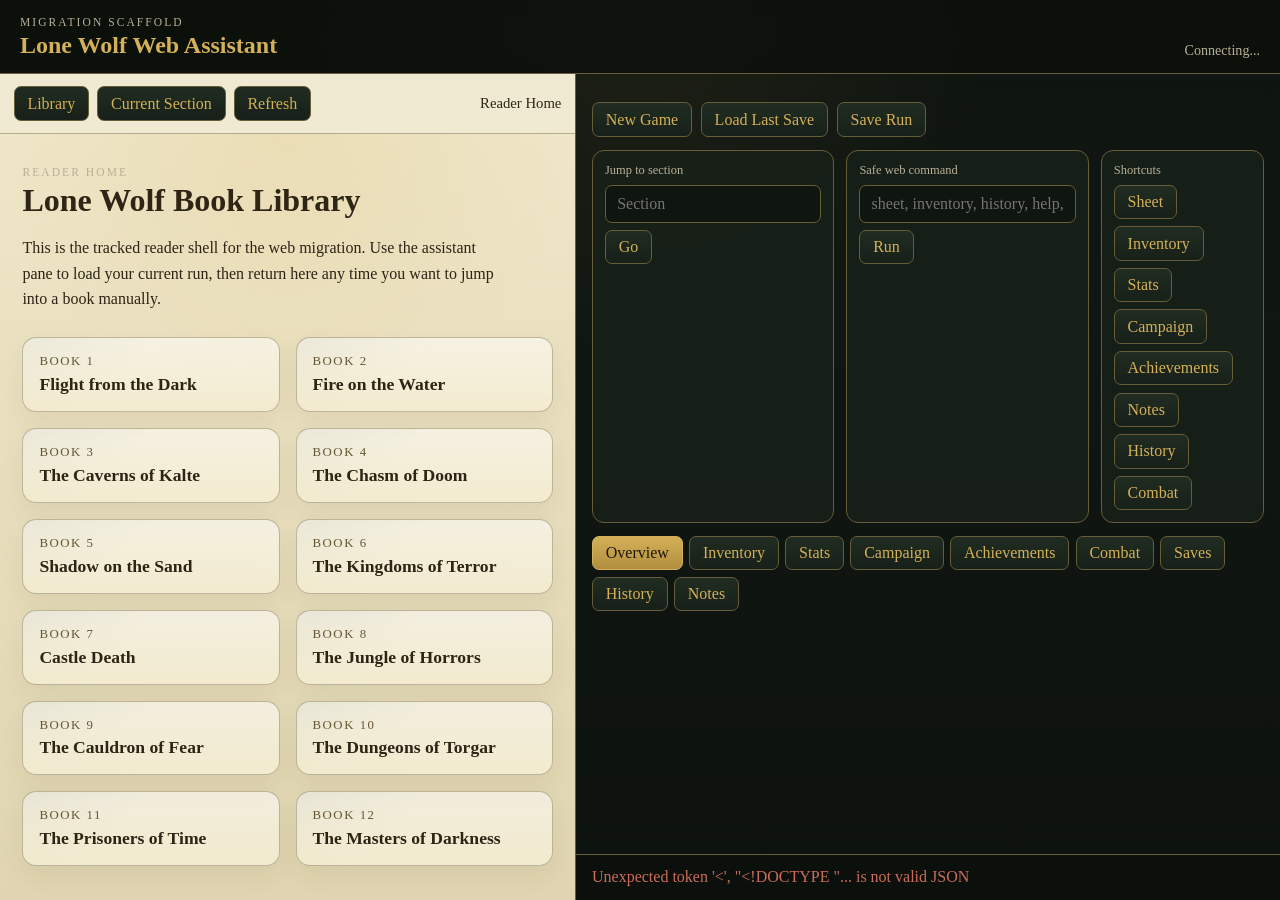
==== web/frontend/index.html @ 13accb80 "Add web stats campaign and achievement tabs" ====
<!DOCTYPE html>
<html lang="en">
<head>
  <meta charset="UTF-8">
  <meta name="viewport" content="width=device-width, initial-scale=1.0">
  <title>Lone Wolf Web Scaffold</title>
  <link rel="stylesheet" href="/web/frontend/styles.css">
</head>
<body>
  <div class="shell">
    <header class="topbar">
      <div>
        <p class="eyebrow">Migration Scaffold</p>
        <h1>Lone Wolf Web Assistant</h1>
      </div>
      <div class="topbar-meta">
        <span id="status-line">Connecting...</span>
      </div>
    </header>

    <main class="workspace">
      <section class="reader-pane">
        <div class="reader-toolbar">
          <button type="button" data-action="open-library">Library</button>
          <button type="button" data-action="follow-current">Current Section</button>
          <button type="button" data-action="reload-state">Refresh</button>
          <span class="reader-title" id="reader-title">Reader</span>
        </div>
        <iframe id="reader-frame" title="Lone Wolf Book Reader" src="/web/frontend/library.html"></iframe>
      </section>

      <section class="app-pane">
        <div class="summary-grid" id="summary-grid"></div>

        <section class="action-strip">
          <button type="button" id="new-game-btn">New Game</button>
          <button type="button" id="load-last-save-btn">Load Last Save</button>
          <button type="button" id="save-game-btn">Save Run</button>
        </section>

        <section class="flow-host hidden" id="flow-host"></section>

        <section class="command-strip">
          <div class="command-group">
            <label for="section-input">Jump to section</label>
            <div class="command-row">
              <input id="section-input" type="number" min="1" placeholder="Section">
              <button type="button" id="jump-section-btn">Go</button>
            </div>
          </div>

          <div class="command-group">
            <label for="command-input">Safe web command</label>
            <div class="command-row">
              <input id="command-input" type="text" placeholder="sheet, inventory, history, help, set 12">
              <button type="button" id="run-command-btn">Run</button>
            </div>
          </div>

          <div class="command-group shortcut-group">
            <label>Shortcuts</label>
            <div class="shortcut-row">
              <button type="button" data-screen="sheet">Sheet</button>
              <button type="button" data-screen="inventory">Inventory</button>
              <button type="button" data-screen="stats">Stats</button>
              <button type="button" data-screen="campaign">Campaign</button>
              <button type="button" data-screen="achievements">Achievements</button>
              <button type="button" data-screen="notes">Notes</button>
              <button type="button" data-screen="history">History</button>
              <button type="button" data-screen="combat">Combat</button>
            </div>
          </div>
        </section>

        <nav class="tabbar" id="tabbar">
          <button type="button" class="active" data-tab="overview">Overview</button>
          <button type="button" data-tab="inventory">Inventory</button>
          <button type="button" data-tab="stats">Stats</button>
          <button type="button" data-tab="campaign">Campaign</button>
          <button type="button" data-tab="achievements">Achievements</button>
          <button type="button" data-tab="combat">Combat</button>
          <button type="button" data-tab="saves">Saves</button>
          <button type="button" data-tab="history">History</button>
          <button type="button" data-tab="notes">Notes</button>
        </nav>

        <section class="view" id="view"></section>

        <footer class="message-bar" id="message-bar">
          The web migration now covers setup, saves, inventory, combat, stats, campaign review, and achievements while the remaining prompt-heavy surfaces continue moving across.
        </footer>
      </section>
    </main>
  </div>

  <script src="/web/frontend/app.js"></script>
</body>
</html>
---- web/frontend/styles.css ----
:root {
  --bg: #101611;
  --panel: #172019;
  --panel-2: #1d2a1e;
  --ink: #f1ead4;
  --muted: #b9b098;
  --line: #675d39;
  --gold: #d4b058;
  --gold-soft: #8d7640;
  --paper: #e8dfc0;
  --paper-ink: #2d2415;
  --accent: #314a34;
  --danger: #cc6b5a;
  --success: #85bf76;
}

*,
*::before,
*::after {
  box-sizing: border-box;
}

html,
body {
  margin: 0;
  min-height: 100%;
  background:
    radial-gradient(circle at top, rgba(212, 176, 88, 0.08), transparent 32%),
    linear-gradient(180deg, #0f1410, #101611 35%, #0d120e);
  color: var(--ink);
  font-family: Georgia, "Times New Roman", serif;
}

button,
input,
select {
  font: inherit;
}

button {
  border: 1px solid var(--line);
  background: linear-gradient(180deg, #202c21, #172019);
  color: var(--gold);
  border-radius: 7px;
  padding: 0.45rem 0.8rem;
  cursor: pointer;
}

button:hover {
  border-color: var(--gold);
  background: linear-gradient(180deg, #243326, #1b261c);
}

button:disabled {
  cursor: not-allowed;
  opacity: 0.55;
  border-color: rgba(103, 93, 57, 0.45);
  background: linear-gradient(180deg, #171d18, #111612);
  color: var(--muted);
}

input,
select {
  min-height: 38px;
  border: 1px solid var(--line);
  border-radius: 7px;
  background: #0f150f;
  color: var(--ink);
  padding: 0.45rem 0.7rem;
}

input[type="checkbox"],
input[type="radio"] {
  min-height: auto;
  width: 1rem;
  height: 1rem;
  padding: 0;
  border: 0;
  border-radius: 0;
  background: transparent;
  accent-color: var(--gold);
}

.shell {
  min-height: 100vh;
  display: flex;
  flex-direction: column;
}

.topbar {
  display: flex;
  justify-content: space-between;
  gap: 1rem;
  align-items: end;
  padding: 1rem 1.25rem 0.9rem;
  border-bottom: 1px solid var(--line);
  background: rgba(12, 17, 12, 0.82);
  backdrop-filter: blur(8px);
}

.eyebrow {
  margin: 0 0 0.25rem;
  text-transform: uppercase;
  letter-spacing: 0.18em;
  font-size: 0.72rem;
  color: var(--muted);
}

h1 {
  margin: 0;
  font-size: 1.5rem;
  color: var(--gold);
}

.topbar-meta {
  color: var(--muted);
  font-size: 0.88rem;
}

.workspace {
  flex: 1;
  display: grid;
  grid-template-columns: minmax(360px, 0.9fr) minmax(500px, 1.1fr);
  min-height: 0;
}

.reader-pane {
  display: flex;
  flex-direction: column;
  min-width: 0;
  border-right: 1px solid var(--line);
  background: linear-gradient(180deg, #ddd4b5, #e8dfc0);
}

.reader-toolbar {
  display: flex;
  align-items: center;
  gap: 0.5rem;
  padding: 0.75rem 0.85rem;
  border-bottom: 1px solid rgba(103, 93, 57, 0.45);
  background: rgba(247, 240, 218, 0.78);
}

.reader-title {
  margin-left: auto;
  color: var(--paper-ink);
  font-size: 0.92rem;
}

#reader-frame {
  flex: 1;
  width: 100%;
  border: 0;
  background: #fffbe9;
}

.app-pane {
  min-width: 0;
  display: flex;
  flex-direction: column;
  background: transparent;
}

.summary-grid {
  display: grid;
  grid-template-columns: repeat(5, minmax(0, 1fr));
  gap: 0.7rem;
  padding: 1rem 1rem 0.75rem;
}

.action-strip,
.flow-host {
  padding: 0 1rem 0.8rem;
}

.action-strip {
  display: flex;
  gap: 0.55rem;
  flex-wrap: wrap;
}

.hidden {
  display: none;
}

.summary-card,
.panel,
.history-row,
.save-row,
.note-row {
  background: rgba(23, 32, 25, 0.88);
  border: 1px solid var(--line);
  border-radius: 12px;
}

.summary-card {
  padding: 0.75rem;
}

.summary-card span {
  display: block;
  color: var(--muted);
  font-size: 0.75rem;
  text-transform: uppercase;
  letter-spacing: 0.08em;
}

.summary-card strong {
  display: block;
  margin-top: 0.22rem;
  font-size: 1rem;
  color: var(--ink);
}

.command-strip {
  display: grid;
  grid-template-columns: 1fr 1fr 1.2fr;
  gap: 0.75rem;
  padding: 0 1rem 0.8rem;
}

.command-group {
  background: rgba(23, 32, 25, 0.88);
  border: 1px solid var(--line);
  border-radius: 12px;
  padding: 0.75rem;
}

.command-group label {
  display: block;
  font-size: 0.78rem;
  color: var(--muted);
  margin-bottom: 0.45rem;
}

.command-row,
.shortcut-row {
  display: flex;
  gap: 0.45rem;
  flex-wrap: wrap;
}

.command-row input {
  flex: 1;
}

.tabbar {
  display: flex;
  gap: 0.4rem;
  flex-wrap: wrap;
  padding: 0 1rem 0.85rem;
}

.tabbar button.active {
  background: linear-gradient(180deg, #d4b058, #b18e3f);
  color: #1f1809;
  border-color: #d4b058;
}

.view {
  flex: 1;
  min-height: 0;
  overflow: auto;
  padding: 0 1rem 1rem;
}

.panel {
  padding: 0.95rem;
  margin-bottom: 0.85rem;
}

.panel h2 {
  margin: 0 0 0.75rem;
  color: var(--gold);
  font-size: 1.1rem;
}

.flow-panel {
  margin-bottom: 0;
}

.flow-header {
  display: flex;
  justify-content: space-between;
  gap: 0.75rem;
  align-items: start;
}

.flow-header h2 {
  margin-bottom: 0.25rem;
}

.flow-step {
  color: var(--muted);
  font-size: 0.82rem;
  text-transform: uppercase;
  letter-spacing: 0.08em;
}

.flow-description {
  margin: 0 0 0.85rem;
  color: var(--ink);
}

.flow-summary {
  display: flex;
  gap: 0.45rem;
  flex-wrap: wrap;
  margin-bottom: 0.85rem;
}

.subtle-pill {
  background: rgba(255, 255, 255, 0.02);
  color: var(--muted);
  font-size: 0.82rem;
}

.flow-form {
  display: grid;
  gap: 0.8rem;
}

.flow-copy p {
  margin: 0;
}

.flow-context {
  margin: 0.75rem 0 0;
  padding: 0.75rem 0.85rem;
  border: 1px solid rgba(103, 93, 57, 0.45);
  border-radius: 10px;
  background: rgba(11, 15, 11, 0.78);
  color: var(--paper);
  white-space: pre-wrap;
  font-family: "Cascadia Code", Consolas, monospace;
  font-size: 0.84rem;
  line-height: 1.45;
}

.flow-choice-grid {
  display: flex;
  flex-wrap: wrap;
  gap: 0.45rem;
  margin-top: 0.75rem;
}

.flow-choice-button {
  text-align: left;
  max-width: 100%;
}

.flow-grid {
  display: grid;
  grid-template-columns: repeat(2, minmax(0, 1fr));
  gap: 0.75rem;
}

.flow-field {
  display: grid;
  gap: 0.35rem;
}

.flow-field span {
  color: var(--muted);
  font-size: 0.78rem;
}

.flow-options {
  display: grid;
  gap: 0.55rem;
}

.compact-options {
  grid-template-columns: repeat(2, minmax(0, 1fr));
}

.flow-option,
.flow-checkbox {
  display: grid;
  grid-template-columns: auto 1fr;
  gap: 0.65rem;
  align-items: start;
  border: 1px solid rgba(103, 93, 57, 0.45);
  border-radius: 10px;
  background: rgba(255, 255, 255, 0.02);
  padding: 0.7rem 0.75rem;
}

.flow-option input,
.flow-checkbox input {
  margin-top: 0.15rem;
}

.flow-option span,
.flow-checkbox span {
  display: grid;
  gap: 0.18rem;
}

.flow-option strong {
  color: var(--ink);
}

.flow-option small {
  color: var(--muted);
  line-height: 1.45;
}

.flow-actions {
  display: flex;
  gap: 0.55rem;
  flex-wrap: wrap;
}

.combat-actions {
  margin-top: 0.2rem;
}

.completion-actions {
  margin-top: 0.95rem;
}

.completion-note {
  margin: 0.8rem 0 0;
}

.button-secondary {
  color: var(--ink);
  background: linear-gradient(180deg, #1e241f, #141a15);
}

.kv-grid {
  display: grid;
  grid-template-columns: repeat(2, minmax(0, 1fr));
  gap: 0.7rem;
}

.kv {
  padding: 0.55rem 0.6rem;
  border: 1px solid rgba(103, 93, 57, 0.45);
  border-radius: 10px;
  background: rgba(255, 255, 255, 0.02);
}

.kv span {
  display: block;
  font-size: 0.72rem;
  color: var(--muted);
  text-transform: uppercase;
  letter-spacing: 0.08em;
}

.kv strong {
  display: block;
  margin-top: 0.18rem;
  font-size: 0.98rem;
  color: var(--ink);
}

.inventory-grid {
  display: grid;
  grid-template-columns: repeat(2, minmax(0, 1fr));
  gap: 0.75rem;
}

.inventory-actions-grid {
  display: grid;
  grid-template-columns: repeat(3, minmax(0, 1fr));
  gap: 0.75rem;
}

.inventory-list {
  display: grid;
  gap: 0.4rem;
}

.discipline-groups {
  display: grid;
  gap: 0.8rem;
}

.discipline-group {
  padding: 0.8rem;
  border: 1px solid rgba(103, 93, 57, 0.45);
  border-radius: 12px;
  background: rgba(255, 255, 255, 0.02);
}

.discipline-group h3 {
  margin: 0 0 0.65rem;
  font-size: 0.8rem;
  letter-spacing: 0.12em;
  text-transform: uppercase;
  color: var(--gold-soft);
}

.discipline-group-kai h3 {
  color: #b9dba2;
}

.discipline-group-magnakai h3 {
  color: #9ccde3;
}

.discipline-grid {
  display: grid;
  grid-template-columns: repeat(3, minmax(0, 1fr));
  gap: 0.45rem;
}

.discipline-chip {
  display: block;
  padding: 0.42rem 0.55rem;
  border: 1px solid rgba(103, 93, 57, 0.55);
  border-radius: 999px;
  background: rgba(255, 255, 255, 0.03);
  color: var(--ink);
  font-size: 0.88rem;
  line-height: 1.2;
  text-align: center;
}

.panel-grid {
  display: grid;
  grid-template-columns: repeat(2, minmax(0, 1fr));
  gap: 0.75rem;
}

.panel-grid > .panel {
  margin-bottom: 0;
}

.metric-grid {
  display: grid;
  grid-template-columns: repeat(3, minmax(0, 1fr));
  gap: 0.7rem;
}

.detail-list {
  display: grid;
  gap: 0.55rem;
  margin-top: 0.85rem;
}

.compact-detail-list {
  margin-top: 0.65rem;
}

.detail-row {
  display: flex;
  justify-content: space-between;
  gap: 0.8rem;
  align-items: start;
  padding: 0.55rem 0.65rem;
  border: 1px solid rgba(103, 93, 57, 0.45);
  border-radius: 10px;
  background: rgba(255, 255, 255, 0.02);
}

.detail-row span {
  color: var(--muted);
  font-size: 0.82rem;
}

.detail-row strong {
  color: var(--ink);
  text-align: right;
}

.feature-quote {
  margin: 0;
  padding: 0.8rem 0.9rem;
  border-left: 3px solid var(--gold-soft);
  border-radius: 0 10px 10px 0;
  background: rgba(255, 255, 255, 0.02);
  color: var(--paper);
  line-height: 1.65;
}

.subheading {
  margin: 0.95rem 0 0.55rem;
  font-size: 0.84rem;
  text-transform: uppercase;
  letter-spacing: 0.1em;
  color: var(--muted);
}

.chip-cloud {
  display: flex;
  gap: 0.45rem;
  flex-wrap: wrap;
}

.chip-cloud .pill {
  gap: 0.35rem;
}

.chip-cloud .pill strong {
  color: var(--gold);
  font-size: 0.84rem;
}

.book-track-grid,
.achievement-grid,
.book-total-grid {
  display: grid;
  gap: 0.75rem;
}

.book-track-grid {
  grid-template-columns: repeat(2, minmax(0, 1fr));
}

.book-track-card,
.achievement-card,
.book-total-chip {
  padding: 0.8rem;
  border: 1px solid rgba(103, 93, 57, 0.45);
  border-radius: 12px;
  background: rgba(255, 255, 255, 0.02);
}

.book-track-card strong,
.achievement-card strong,
.book-total-chip strong {
  color: var(--ink);
}

.book-total-grid {
  grid-template-columns: repeat(3, minmax(0, 1fr));
}

.book-total-chip {
  display: grid;
  gap: 0.28rem;
}

.book-total-chip span,
.book-total-chip em {
  color: var(--muted);
  font-style: normal;
}

.book-total-chip-current {
  border-color: rgba(212, 176, 88, 0.75);
  background: rgba(212, 176, 88, 0.08);
}

.achievement-grid {
  grid-template-columns: repeat(2, minmax(0, 1fr));
}

.achievement-card {
  display: grid;
  gap: 0.55rem;
}

.achievement-card-header {
  display: flex;
  justify-content: space-between;
  gap: 0.75rem;
  align-items: start;
}

.achievement-card p {
  margin: 0;
  color: var(--paper);
  line-height: 1.55;
}

.achievement-card-unlocked {
  border-color: rgba(133, 191, 118, 0.65);
  background: rgba(133, 191, 118, 0.08);
}

.achievement-card-muted {
  opacity: 0.8;
}

.status-pill {
  display: inline-flex;
  align-items: center;
  border-radius: 999px;
  padding: 0.22rem 0.55rem;
  font-size: 0.74rem;
  text-transform: uppercase;
  letter-spacing: 0.08em;
  border: 1px solid rgba(103, 93, 57, 0.55);
}

.status-pill-success {
  color: #d4f2cb;
  border-color: rgba(133, 191, 118, 0.75);
  background: rgba(133, 191, 118, 0.14);
}

.status-pill-warning {
  color: var(--gold);
  border-color: rgba(212, 176, 88, 0.75);
  background: rgba(212, 176, 88, 0.12);
}

.status-pill-muted {
  color: var(--muted);
  background: rgba(255, 255, 255, 0.02);
}

.inline-form {
  align-content: start;
}

.action-panel {
  margin-bottom: 0;
}

.slot-list {
  display: grid;
  gap: 0.45rem;
  margin-top: 0.8rem;
}

.slot-row,
.stash-block {
  padding: 0.6rem 0.65rem;
  border: 1px solid rgba(103, 93, 57, 0.45);
  border-radius: 10px;
  background: rgba(255, 255, 255, 0.02);
}

.slot-row {
  display: grid;
  grid-template-columns: auto 1fr;
  gap: 0.65rem;
  align-items: start;
}

.slot-row strong {
  color: var(--gold);
}

.slot-row span {
  color: var(--ink);
}

.slot-row-muted span,
.slot-row-muted strong {
  color: var(--muted);
}

.stash-block {
  margin-top: 0.8rem;
}

.stash-block .muted {
  display: block;
  margin-bottom: 0.45rem;
}

.pill {
  display: inline-flex;
  align-items: center;
  border: 1px solid rgba(103, 93, 57, 0.55);
  background: rgba(255, 255, 255, 0.03);
  border-radius: 999px;
  padding: 0.32rem 0.65rem;
  color: var(--ink);
  font-size: 0.9rem;
}

.muted {
  color: var(--muted);
}

.history-row,
.save-row,
.note-row {
  padding: 0.75rem;
  margin-bottom: 0.55rem;
}

.history-row strong,
.save-row strong,
.note-row strong {
  color: var(--ink);
}

.history-meta,
.save-meta {
  color: var(--muted);
  font-size: 0.85rem;
  margin-top: 0.25rem;
}

.save-actions {
  display: flex;
  gap: 0.45rem;
  margin-top: 0.5rem;
  flex-wrap: wrap;
}

.message-bar {
  padding: 0.85rem 1rem;
  border-top: 1px solid var(--line);
  color: var(--muted);
  background: rgba(12, 17, 12, 0.82);
}

.library-body {
  background:
    radial-gradient(circle at top, rgba(212, 176, 88, 0.16), transparent 34%),
    linear-gradient(180deg, #efe6c8, #e0d5b0);
  color: var(--paper-ink);
}

.library-page {
  max-width: 1100px;
  margin: 0 auto;
  padding: 2rem 1.4rem 3rem;
}

.library-hero {
  margin-bottom: 1.6rem;
}

.library-hero h1 {
  color: #2e2514;
  font-size: 2rem;
}

.library-copy {
  max-width: 60ch;
  font-size: 1rem;
  line-height: 1.6;
}

.library-grid {
  display: grid;
  grid-template-columns: repeat(auto-fit, minmax(220px, 1fr));
  gap: 1rem;
}

.book-card {
  display: block;
  text-decoration: none;
  color: inherit;
  border: 1px solid rgba(103, 93, 57, 0.38);
  border-radius: 14px;
  padding: 1rem;
  background:
    linear-gradient(180deg, rgba(255, 255, 255, 0.55), rgba(244, 236, 209, 0.92)),
    linear-gradient(135deg, rgba(49, 74, 52, 0.12), transparent 40%);
  box-shadow: 0 10px 24px rgba(76, 60, 25, 0.08);
}

.book-card:hover {
  transform: translateY(-2px);
  border-color: var(--gold-soft);
}

.book-card span {
  display: block;
  font-size: 0.8rem;
  text-transform: uppercase;
  letter-spacing: 0.12em;
  color: #655735;
}

.book-card strong {
  display: block;
  margin-top: 0.3rem;
  font-size: 1.1rem;
}

@media (max-width: 1180px) {
  .workspace {
    grid-template-columns: 1fr;
  }

  .reader-pane {
    min-height: 52vh;
    border-right: 0;
    border-bottom: 1px solid var(--line);
  }

  .summary-grid {
    grid-template-columns: repeat(2, minmax(0, 1fr));
  }

  .command-strip {
    grid-template-columns: 1fr;
  }

  .flow-grid,
  .compact-options,
  .panel-grid,
  .metric-grid,
  .book-track-grid,
  .achievement-grid,
  .book-total-grid,
  .inventory-actions-grid,
  .inventory-grid,
  .kv-grid {
    grid-template-columns: 1fr;
  }

  .discipline-grid {
    grid-template-columns: repeat(2, minmax(0, 1fr));
  }
}

@media (max-width: 720px) {
  .discipline-grid {
    grid-template-columns: 1fr;
  }

  .detail-row,
  .achievement-card-header {
    flex-direction: column;
  }

  .detail-row strong {
    text-align: left;
  }
}
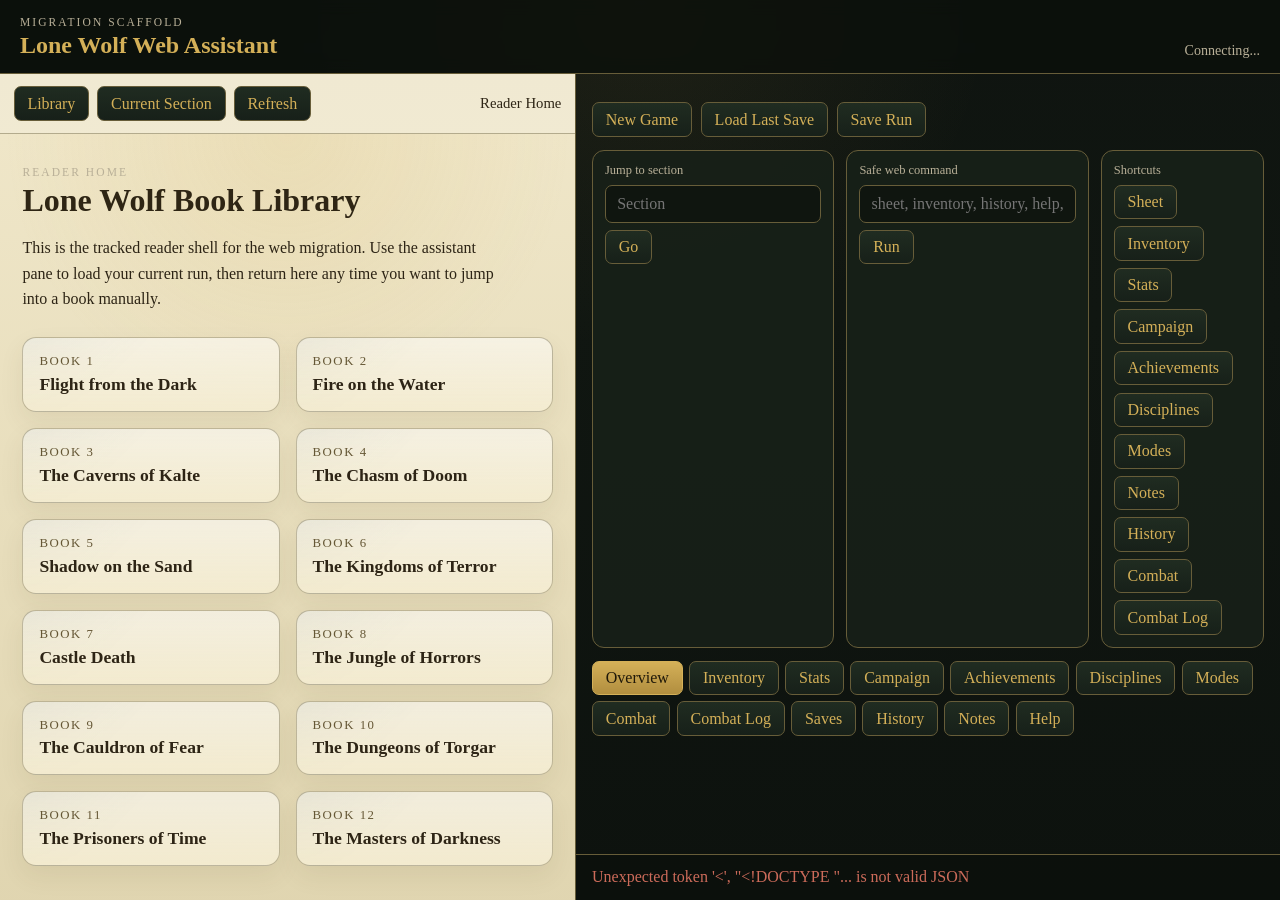
==== commit b43d1d65: "Expand web parity review surfaces" ====
--- a/web/frontend/index.html
+++ b/web/frontend/index.html
@@ -65,9 +65,12 @@
               <button type="button" data-screen="stats">Stats</button>
               <button type="button" data-screen="campaign">Campaign</button>
               <button type="button" data-screen="achievements">Achievements</button>
+              <button type="button" data-screen="disciplines">Disciplines</button>
+              <button type="button" data-screen="modes">Modes</button>
               <button type="button" data-screen="notes">Notes</button>
               <button type="button" data-screen="history">History</button>
               <button type="button" data-screen="combat">Combat</button>
+              <button type="button" data-screen="combatlog">Combat Log</button>
             </div>
           </div>
         </section>
@@ -78,16 +81,20 @@
           <button type="button" data-tab="stats">Stats</button>
           <button type="button" data-tab="campaign">Campaign</button>
           <button type="button" data-tab="achievements">Achievements</button>
+          <button type="button" data-tab="disciplines">Disciplines</button>
+          <button type="button" data-tab="modes">Modes</button>
           <button type="button" data-tab="combat">Combat</button>
+          <button type="button" data-tab="combatlog">Combat Log</button>
           <button type="button" data-tab="saves">Saves</button>
           <button type="button" data-tab="history">History</button>
           <button type="button" data-tab="notes">Notes</button>
+          <button type="button" data-tab="help">Help</button>
         </nav>
 
         <section class="view" id="view"></section>
 
         <footer class="message-bar" id="message-bar">
-          The web migration now covers setup, saves, inventory, combat, stats, campaign review, and achievements while the remaining prompt-heavy surfaces continue moving across.
+          The web migration now covers setup, saves, inventory, combat, combat logs, disciplines, modes, stats, campaign review, achievements, and death recovery while the remaining prompt-heavy surfaces continue moving across.
         </footer>
       </section>
     </main>
--- a/web/frontend/styles.css
+++ b/web/frontend/styles.css
@@ -269,6 +269,11 @@
   margin-bottom: 0.85rem;
 }
 
+.panel-danger {
+  border-color: rgba(204, 107, 90, 0.65);
+  box-shadow: inset 0 0 0 1px rgba(204, 107, 90, 0.18);
+}
+
 .panel h2 {
   margin: 0 0 0.75rem;
   color: var(--gold);
@@ -337,6 +342,53 @@
   line-height: 1.45;
 }
 
+.flow-raw-context {
+  margin-top: 0.75rem;
+}
+
+.flow-raw-context summary {
+  cursor: pointer;
+  color: var(--gold-soft);
+  font-size: 0.82rem;
+}
+
+.flow-support-block {
+  display: grid;
+  gap: 0.75rem;
+  margin-top: 0.75rem;
+  padding: 0.8rem;
+  border: 1px solid rgba(103, 93, 57, 0.45);
+  border-radius: 12px;
+  background: rgba(255, 255, 255, 0.02);
+}
+
+.flow-support-block h3 {
+  margin: 0;
+  font-size: 0.9rem;
+  color: var(--ink);
+}
+
+.flow-support-grid {
+  display: grid;
+  grid-template-columns: repeat(2, minmax(0, 1fr));
+  gap: 0.7rem;
+}
+
+.flow-support-card {
+  padding: 0.7rem;
+  border: 1px solid rgba(103, 93, 57, 0.35);
+  border-radius: 10px;
+  background: rgba(11, 15, 11, 0.38);
+}
+
+.flow-support-card p {
+  margin: 0 0 0.5rem;
+}
+
+.flow-kv-grid .kv strong {
+  font-size: 0.92rem;
+}
+
 .flow-choice-grid {
   display: flex;
   flex-wrap: wrap;
@@ -344,9 +396,40 @@
   margin-top: 0.75rem;
 }
 
+.flow-choice-list {
+  display: grid;
+  gap: 0.45rem;
+}
+
 .flow-choice-button {
   text-align: left;
   max-width: 100%;
+}
+
+.flow-choice-button-block {
+  display: grid;
+  grid-template-columns: auto 1fr;
+  gap: 0.7rem;
+  align-items: start;
+  width: 100%;
+}
+
+.flow-choice-code {
+  display: inline-flex;
+  align-items: center;
+  justify-content: center;
+  min-width: 2rem;
+  padding: 0.2rem 0.45rem;
+  border-radius: 999px;
+  background: rgba(255, 255, 255, 0.08);
+  color: var(--gold-soft);
+  font-family: "Cascadia Code", Consolas, monospace;
+  font-size: 0.78rem;
+}
+
+.flow-choice-label {
+  display: block;
+  line-height: 1.45;
 }
 
 .flow-grid {
@@ -412,6 +495,28 @@
   flex-wrap: wrap;
 }
 
+.flow-subactions {
+  margin-top: 0.1rem;
+}
+
+.inline-form {
+  display: flex;
+  gap: 0.75rem;
+  flex-wrap: wrap;
+  align-items: end;
+}
+
+.inline-field {
+  display: grid;
+  gap: 0.35rem;
+  flex: 1 1 220px;
+}
+
+.inline-field span {
+  color: var(--muted);
+  font-size: 0.8rem;
+}
+
 .combat-actions {
   margin-top: 0.2rem;
 }
@@ -422,6 +527,16 @@
 
 .completion-note {
   margin: 0.8rem 0 0;
+}
+
+.death-cause {
+  margin: 0 0 0.85rem;
+  color: var(--ink);
+  line-height: 1.55;
+}
+
+.death-review-copy {
+  margin: 0 0 0.85rem;
 }
 
 .button-secondary {
@@ -524,6 +639,12 @@
   display: grid;
   grid-template-columns: repeat(2, minmax(0, 1fr));
   gap: 0.75rem;
+}
+
+@media (max-width: 720px) {
+  .flow-support-grid {
+    grid-template-columns: 1fr;
+  }
 }
 
 .panel-grid > .panel {
@@ -778,6 +899,11 @@
   margin-bottom: 0.55rem;
 }
 
+.selected-row {
+  border-color: var(--gold);
+  background: rgba(212, 176, 88, 0.1);
+}
+
 .history-row strong,
 .save-row strong,
 .note-row strong {
@@ -796,6 +922,25 @@
   gap: 0.45rem;
   margin-top: 0.5rem;
   flex-wrap: wrap;
+}
+
+.compact-kv-grid {
+  margin-top: 0.65rem;
+}
+
+.combat-log-entry .kv strong {
+  overflow-wrap: anywhere;
+}
+
+.round-log-list {
+  margin-top: 0.65rem;
+  padding-top: 0.55rem;
+  border-top: 1px solid rgba(103, 93, 57, 0.45);
+}
+
+.command-reference-row strong {
+  font-family: Consolas, "Courier New", monospace;
+  color: var(--gold);
 }
 
 .message-bar {
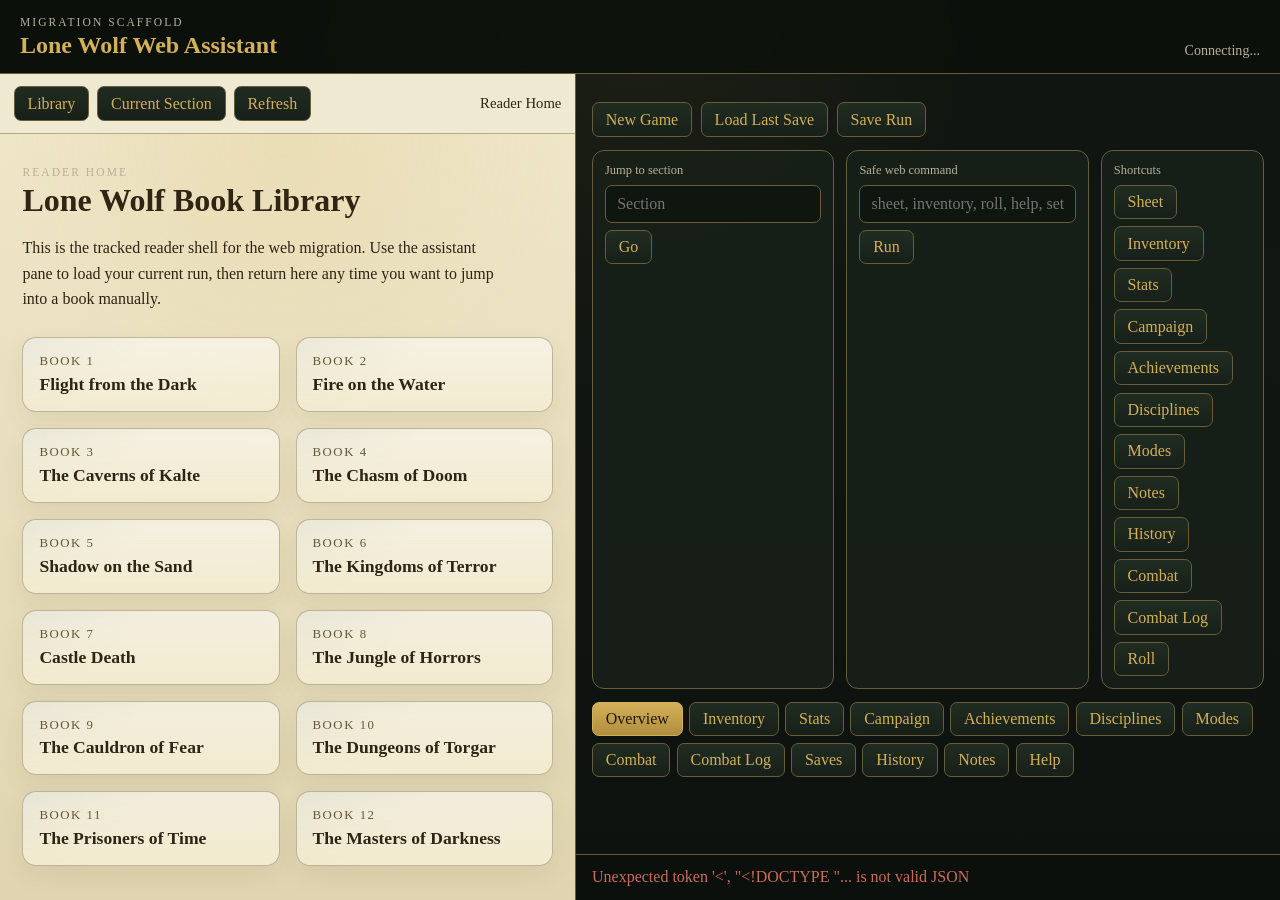
==== commit be18d06f: "Restore web roll command" ====
--- a/web/frontend/index.html
+++ b/web/frontend/index.html
@@ -52,7 +52,7 @@
           <div class="command-group">
             <label for="command-input">Safe web command</label>
             <div class="command-row">
-              <input id="command-input" type="text" placeholder="sheet, inventory, history, help, set 12">
+              <input id="command-input" type="text" placeholder="sheet, inventory, roll, help, set 12">
               <button type="button" id="run-command-btn">Run</button>
             </div>
           </div>
@@ -71,6 +71,7 @@
               <button type="button" data-screen="history">History</button>
               <button type="button" data-screen="combat">Combat</button>
               <button type="button" data-screen="combatlog">Combat Log</button>
+              <button type="button" data-safe-command="roll">Roll</button>
             </div>
           </div>
         </section>
@@ -94,7 +95,7 @@
         <section class="view" id="view"></section>
 
         <footer class="message-bar" id="message-bar">
-          The web migration now covers setup, saves, inventory, combat, combat logs, disciplines, modes, stats, campaign review, achievements, and death recovery while the remaining prompt-heavy surfaces continue moving across.
+          The web migration now covers setup, saves, inventory, combat, combat logs, disciplines, modes, stats, campaign review, achievements, death recovery, book transitions, and prompt-heavy automation flows.
         </footer>
       </section>
     </main>
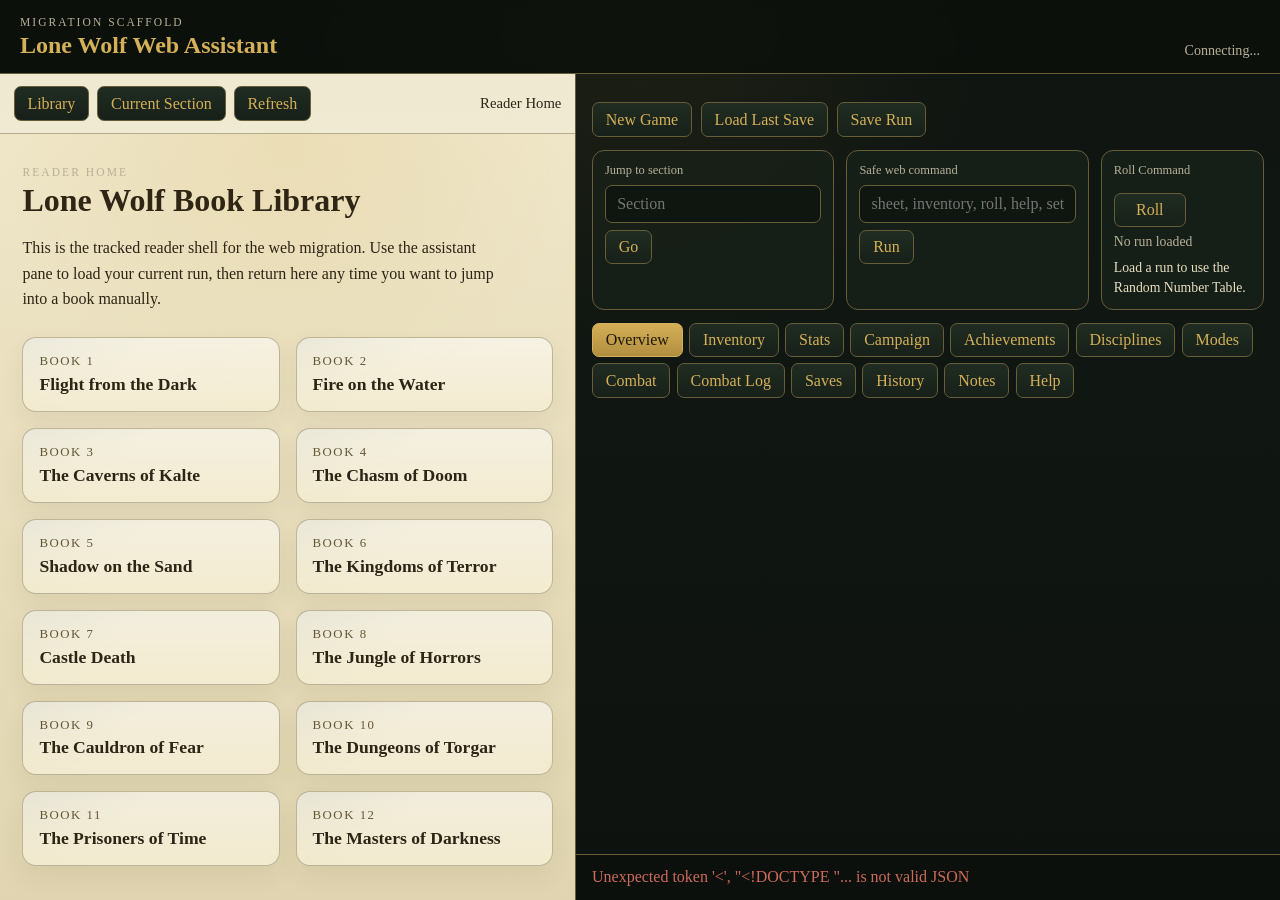
==== commit 9823bbf2: "Add web roll command panel" ====
--- a/web/frontend/index.html
+++ b/web/frontend/index.html
@@ -57,21 +57,14 @@
             </div>
           </div>
 
-          <div class="command-group shortcut-group">
-            <label>Shortcuts</label>
-            <div class="shortcut-row">
-              <button type="button" data-screen="sheet">Sheet</button>
-              <button type="button" data-screen="inventory">Inventory</button>
-              <button type="button" data-screen="stats">Stats</button>
-              <button type="button" data-screen="campaign">Campaign</button>
-              <button type="button" data-screen="achievements">Achievements</button>
-              <button type="button" data-screen="disciplines">Disciplines</button>
-              <button type="button" data-screen="modes">Modes</button>
-              <button type="button" data-screen="notes">Notes</button>
-              <button type="button" data-screen="history">History</button>
-              <button type="button" data-screen="combat">Combat</button>
-              <button type="button" data-screen="combatlog">Combat Log</button>
-              <button type="button" data-safe-command="roll">Roll</button>
+          <div class="command-group roll-command-group" id="roll-panel">
+            <label>Roll Command</label>
+            <div class="roll-action-row">
+              <button type="button" data-safe-command="roll" id="roll-command-btn">Roll</button>
+              <span class="roll-section" id="roll-section-label">No run loaded</span>
+            </div>
+            <div class="roll-context" id="roll-context">
+              Load a run to use the Random Number Table.
             </div>
           </div>
         </section>
--- a/web/frontend/styles.css
+++ b/web/frontend/styles.css
@@ -234,7 +234,8 @@
 }
 
 .command-row,
-.shortcut-row {
+.shortcut-row,
+.roll-action-row {
   display: flex;
   gap: 0.45rem;
   flex-wrap: wrap;
@@ -242,6 +243,49 @@
 
 .command-row input {
   flex: 1;
+}
+
+.roll-command-group {
+  display: grid;
+  align-content: start;
+  gap: 0.5rem;
+}
+
+.roll-action-row {
+  align-items: center;
+}
+
+.roll-action-row button {
+  min-width: 4.5rem;
+}
+
+.roll-section {
+  color: var(--muted);
+  font-size: 0.86rem;
+}
+
+.roll-context {
+  display: grid;
+  gap: 0.42rem;
+  color: var(--paper);
+  font-size: 0.86rem;
+  line-height: 1.4;
+}
+
+.roll-context p {
+  margin: 0;
+}
+
+.roll-meta {
+  display: flex;
+  gap: 0.35rem;
+  flex-wrap: wrap;
+}
+
+.roll-note-list {
+  margin: 0;
+  padding-left: 1.1rem;
+  color: var(--muted);
 }
 
 .tabbar {
@@ -890,6 +934,10 @@
 
 .muted {
   color: var(--muted);
+}
+
+.danger-text {
+  color: var(--danger);
 }
 
 .history-row,
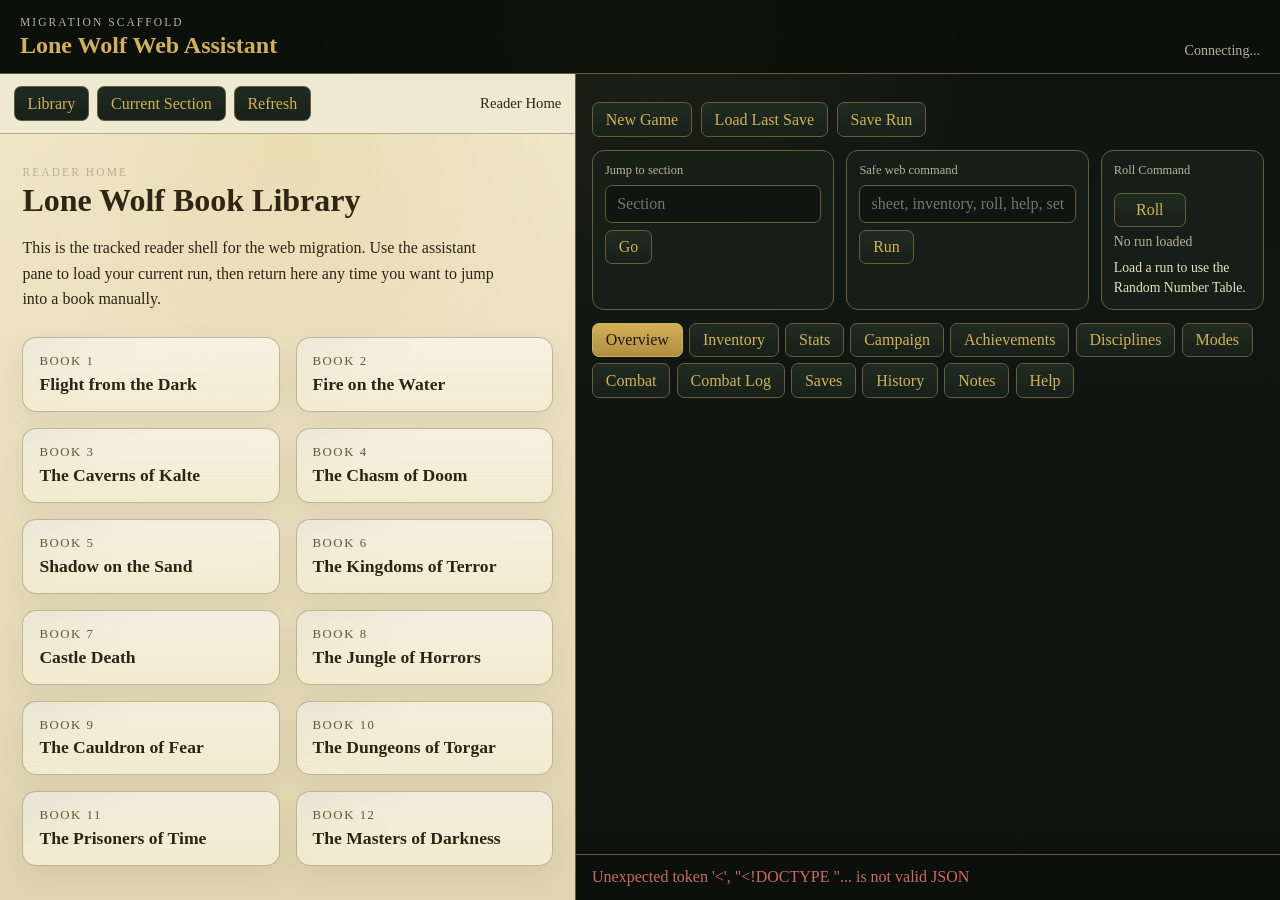
==== commit 48906af2: "Improve web command parity surface" ====
--- a/web/frontend/index.html
+++ b/web/frontend/index.html
@@ -39,6 +39,7 @@
         </section>
 
         <section class="flow-host hidden" id="flow-host"></section>
+        <section class="notification-host hidden" id="notification-host"></section>
 
         <section class="command-strip">
           <div class="command-group">
--- a/web/frontend/styles.css
+++ b/web/frontend/styles.css
@@ -233,6 +233,71 @@
   margin-bottom: 0.45rem;
 }
 
+.notification-host {
+  margin: 0 1rem 0.8rem;
+  padding: 0.65rem 0.75rem;
+  border: 1px solid rgba(103, 93, 57, 0.55);
+  border-radius: 10px;
+  background: rgba(12, 17, 12, 0.72);
+}
+
+.notification-header {
+  display: flex;
+  align-items: center;
+  justify-content: space-between;
+  gap: 0.65rem;
+  margin-bottom: 0.45rem;
+}
+
+.notification-header span {
+  color: var(--muted);
+  font-size: 0.74rem;
+  letter-spacing: 0.08em;
+  text-transform: uppercase;
+}
+
+.notification-header strong {
+  color: var(--gold);
+  font-size: 0.84rem;
+}
+
+.notification-list {
+  display: grid;
+  gap: 0.35rem;
+}
+
+.notification-row {
+  display: grid;
+  grid-template-columns: 4.5rem minmax(0, 1fr);
+  gap: 0.55rem;
+  align-items: start;
+  color: var(--paper);
+  font-size: 0.86rem;
+  line-height: 1.35;
+}
+
+.notification-row span {
+  color: var(--gold-soft);
+  font-size: 0.72rem;
+  letter-spacing: 0.08em;
+  text-transform: uppercase;
+}
+
+.notification-row strong {
+  color: var(--paper);
+  font-weight: normal;
+  overflow-wrap: anywhere;
+}
+
+.notification-warn span,
+.notification-warning span {
+  color: var(--gold);
+}
+
+.notification-error span {
+  color: var(--danger);
+}
+
 .command-row,
 .shortcut-row,
 .roll-action-row {
@@ -276,6 +341,28 @@
   margin: 0;
 }
 
+.roll-result {
+  display: grid;
+  gap: 0.2rem;
+  padding: 0.55rem 0.65rem;
+  border: 1px solid rgba(212, 176, 88, 0.45);
+  border-radius: 8px;
+  background: rgba(212, 176, 88, 0.08);
+}
+
+.roll-result span {
+  color: var(--gold-soft);
+  font-size: 0.72rem;
+  letter-spacing: 0.08em;
+  text-transform: uppercase;
+}
+
+.roll-result strong {
+  color: var(--ink);
+  font-size: 0.86rem;
+  font-weight: normal;
+}
+
 .roll-meta {
   display: flex;
   gap: 0.35rem;
@@ -286,6 +373,38 @@
   margin: 0;
   padding-left: 1.1rem;
   color: var(--muted);
+}
+
+.command-button-groups {
+  display: grid;
+  gap: 0.85rem;
+}
+
+.command-button-group {
+  display: grid;
+  gap: 0.45rem;
+}
+
+.command-button-group h3 {
+  margin: 0;
+  color: var(--muted);
+  font-size: 0.76rem;
+  letter-spacing: 0.08em;
+  text-transform: uppercase;
+}
+
+.command-button-grid {
+  display: flex;
+  gap: 0.45rem;
+  flex-wrap: wrap;
+}
+
+.command-button {
+  white-space: nowrap;
+}
+
+.command-shortcut-panel .command-button-grid {
+  margin-top: 0.45rem;
 }
 
 .tabbar {
@@ -1106,6 +1225,11 @@
     grid-template-columns: 1fr;
   }
 
+  .notification-row {
+    grid-template-columns: 1fr;
+    gap: 0.12rem;
+  }
+
   .detail-row,
   .achievement-card-header {
     flex-direction: column;
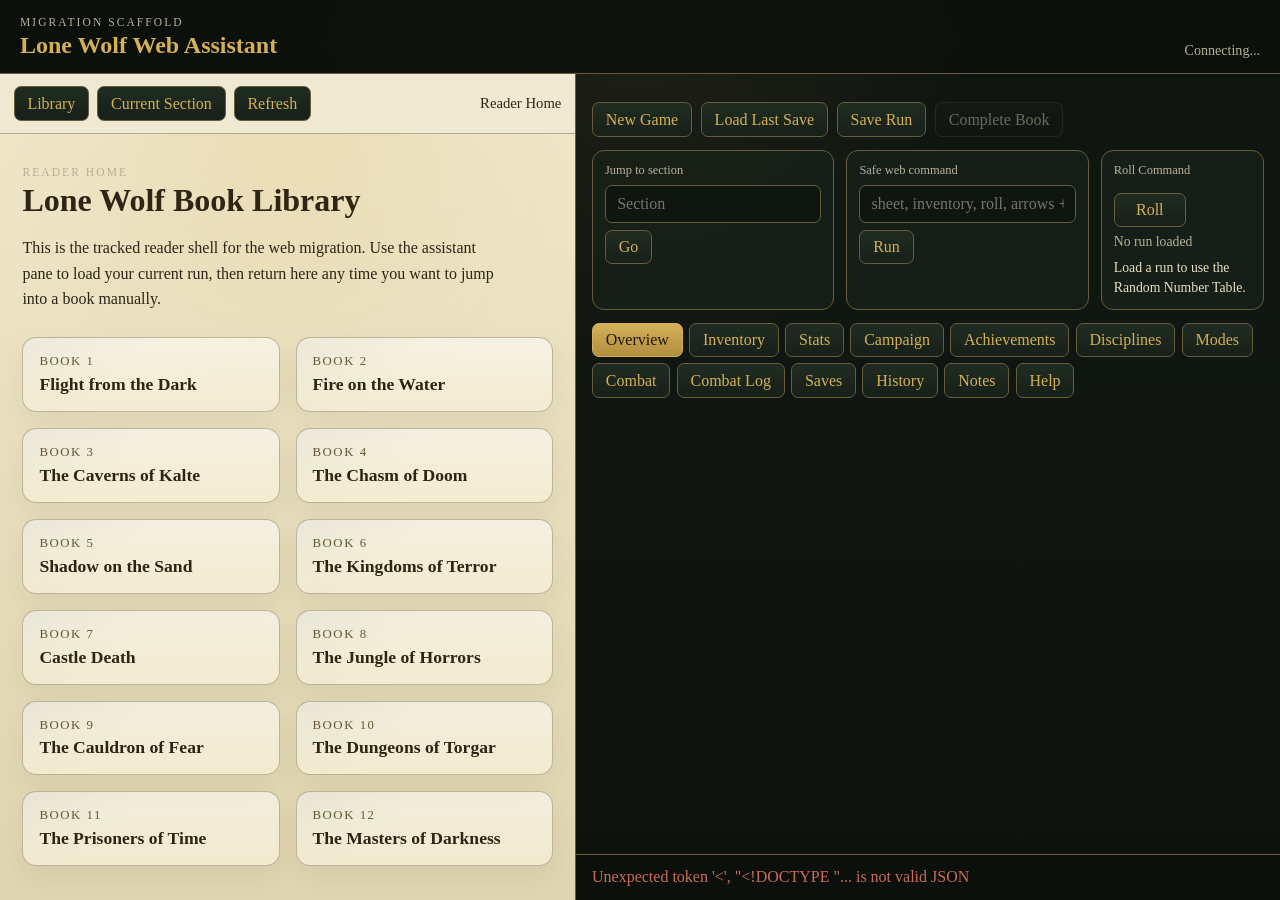
==== commit 8529e723: "Fix web arrows and book completion controls" ====
--- a/web/frontend/index.html
+++ b/web/frontend/index.html
@@ -36,6 +36,7 @@
           <button type="button" id="new-game-btn">New Game</button>
           <button type="button" id="load-last-save-btn">Load Last Save</button>
           <button type="button" id="save-game-btn">Save Run</button>
+          <button type="button" id="complete-book-btn" disabled>Complete Book</button>
         </section>
 
         <section class="flow-host hidden" id="flow-host"></section>
@@ -53,7 +54,7 @@
           <div class="command-group">
             <label for="command-input">Safe web command</label>
             <div class="command-row">
-              <input id="command-input" type="text" placeholder="sheet, inventory, roll, help, set 12">
+              <input id="command-input" type="text" placeholder="sheet, inventory, roll, arrows +12, set 12">
               <button type="button" id="run-command-btn">Run</button>
             </div>
           </div>
--- a/web/frontend/styles.css
+++ b/web/frontend/styles.css
@@ -684,6 +684,144 @@
   margin-top: 0.2rem;
 }
 
+.combat-meter-panel {
+  border-color: rgba(204, 107, 90, 0.5);
+}
+
+.combat-meter-title-row {
+  display: flex;
+  justify-content: space-between;
+  gap: 0.75rem;
+  align-items: center;
+  margin-bottom: 0.75rem;
+}
+
+.combat-meter-title-row h2 {
+  margin: 0;
+}
+
+.combat-meter-ratio {
+  display: flex;
+  align-items: center;
+  gap: 0.45rem;
+  color: var(--muted);
+  font-size: 0.82rem;
+}
+
+.combat-meter-ratio span {
+  text-transform: uppercase;
+  letter-spacing: 0.08em;
+}
+
+.combat-meter-ratio strong {
+  color: var(--gold);
+  font-family: Consolas, "Courier New", monospace;
+  font-size: 1rem;
+}
+
+.combat-meter-grid {
+  display: grid;
+  grid-template-columns: repeat(2, minmax(0, 1fr));
+  gap: 0.75rem;
+}
+
+.combat-meter-card {
+  min-width: 0;
+  padding: 0.75rem;
+  border: 1px solid rgba(103, 93, 57, 0.58);
+  border-radius: 8px;
+  background: rgba(255, 255, 255, 0.025);
+}
+
+.combat-meter-header,
+.combat-meter-meta {
+  display: flex;
+  justify-content: space-between;
+  gap: 0.75rem;
+  align-items: baseline;
+}
+
+.combat-meter-header h3 {
+  margin: 0;
+  min-width: 0;
+  overflow-wrap: anywhere;
+  font-size: 1rem;
+  color: var(--ink);
+}
+
+.combat-meter-cs {
+  flex: 0 0 auto;
+  color: #8fd0e6;
+  font-family: Consolas, "Courier New", monospace;
+  font-size: 0.9rem;
+}
+
+.combat-meter-meta {
+  margin-top: 0.5rem;
+  color: var(--muted);
+}
+
+.combat-meter-meta span {
+  text-transform: uppercase;
+  letter-spacing: 0.08em;
+  font-size: 0.72rem;
+}
+
+.combat-meter-meta strong {
+  color: var(--ink);
+  font-family: Consolas, "Courier New", monospace;
+}
+
+.combat-meter-track {
+  height: 0.72rem;
+  margin-top: 0.45rem;
+  overflow: hidden;
+  border: 1px solid rgba(103, 93, 57, 0.6);
+  border-radius: 999px;
+  background: #0e140e;
+}
+
+.combat-meter-fill {
+  height: 100%;
+  min-width: 0;
+  border-radius: inherit;
+  transition: width 160ms ease;
+}
+
+.combat-meter-fill.meter-good {
+  background: linear-gradient(90deg, #5f9d57, var(--success));
+}
+
+.combat-meter-fill.meter-warning {
+  background: linear-gradient(90deg, #b29345, var(--gold));
+}
+
+.combat-meter-fill.meter-danger {
+  background: linear-gradient(90deg, #8e3e35, var(--danger));
+}
+
+.combat-meter-note {
+  margin-top: 0.35rem;
+  color: var(--muted);
+  font-size: 0.82rem;
+}
+
+.combat-meter-notes {
+  display: flex;
+  flex-wrap: wrap;
+  gap: 0.45rem;
+  margin-top: 0.65rem;
+}
+
+.combat-meter-notes span {
+  padding: 0.18rem 0.5rem;
+  border: 1px solid rgba(103, 93, 57, 0.48);
+  border-radius: 999px;
+  color: var(--muted);
+  background: rgba(12, 17, 12, 0.42);
+  font-size: 0.78rem;
+}
+
 .completion-actions {
   margin-top: 0.95rem;
 }
@@ -1209,6 +1347,7 @@
   .book-track-grid,
   .achievement-grid,
   .book-total-grid,
+  .combat-meter-grid,
   .inventory-actions-grid,
   .inventory-grid,
   .kv-grid {
@@ -1231,10 +1370,15 @@
   }
 
   .detail-row,
+  .combat-meter-title-row,
   .achievement-card-header {
     flex-direction: column;
   }
 
+  .combat-meter-title-row {
+    align-items: flex-start;
+  }
+
   .detail-row strong {
     text-align: left;
   }
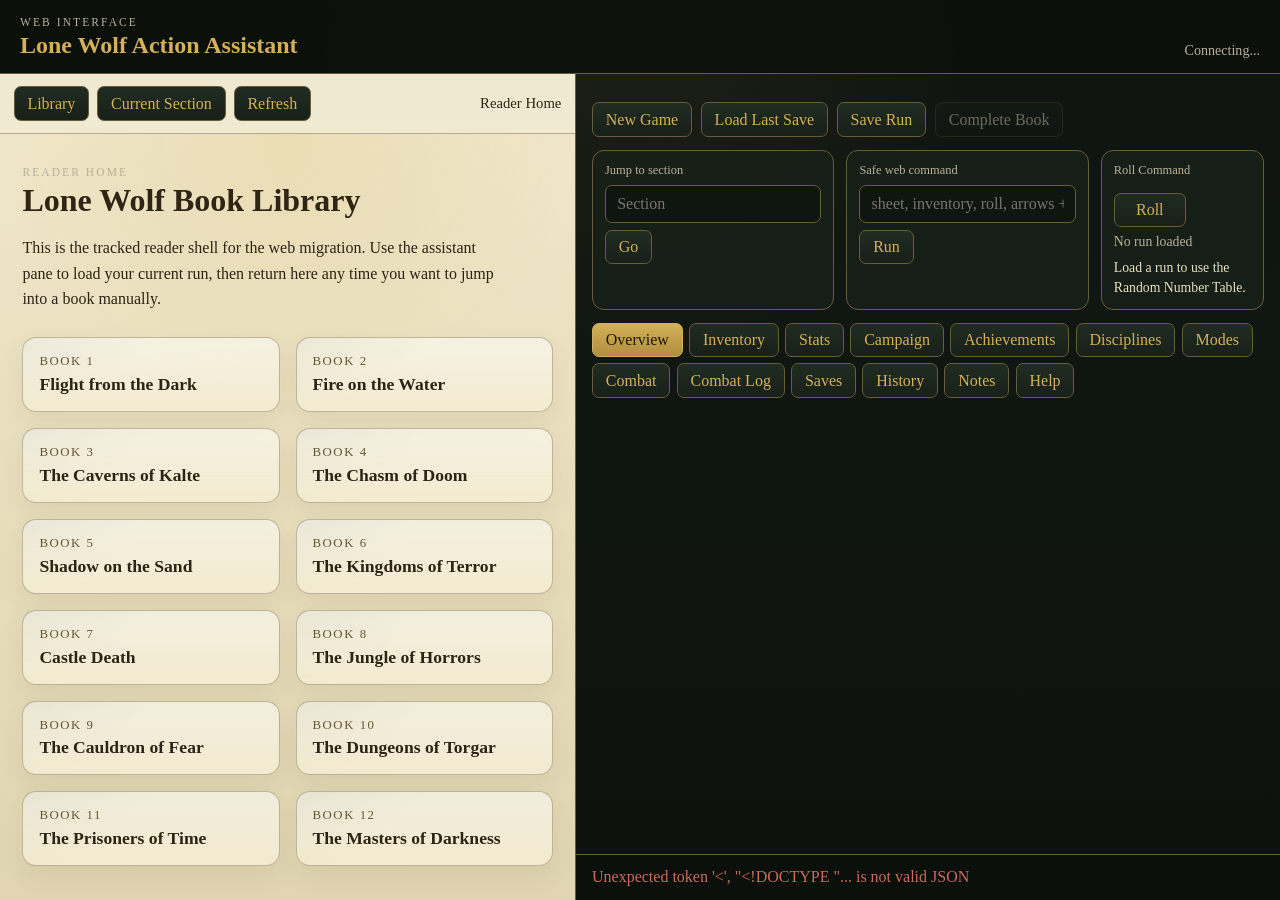
==== commit c5d08645: "Add responsive reader companion rail" ====
--- a/web/frontend/index.html
+++ b/web/frontend/index.html
@@ -3,15 +3,15 @@
 <head>
   <meta charset="UTF-8">
   <meta name="viewport" content="width=device-width, initial-scale=1.0">
-  <title>Lone Wolf Web Scaffold</title>
+  <title>Lone Wolf Action Assistant</title>
   <link rel="stylesheet" href="/web/frontend/styles.css">
 </head>
 <body>
   <div class="shell">
     <header class="topbar">
       <div>
-        <p class="eyebrow">Migration Scaffold</p>
-        <h1>Lone Wolf Web Assistant</h1>
+        <p class="eyebrow">Web Interface</p>
+        <h1>Lone Wolf Action Assistant</h1>
       </div>
       <div class="topbar-meta">
         <span id="status-line">Connecting...</span>
--- a/web/frontend/styles.css
+++ b/web/frontend/styles.css
@@ -128,6 +128,7 @@
   display: flex;
   flex-direction: column;
   min-width: 0;
+  position: relative;
   border-right: 1px solid var(--line);
   background: linear-gradient(180deg, #ddd4b5, #e8dfc0);
 }
@@ -145,6 +146,152 @@
   margin-left: auto;
   color: var(--paper-ink);
   font-size: 0.92rem;
+  white-space: nowrap;
+}
+
+.reader-companion {
+  flex: 1 1 auto;
+  min-width: 0;
+  display: flex;
+  justify-content: flex-end;
+  align-items: center;
+  gap: 0.35rem;
+  margin-left: 0.35rem;
+  overflow: hidden;
+}
+
+.reader-companion-empty {
+  color: rgba(45, 36, 21, 0.62);
+  font-size: 0.84rem;
+  white-space: nowrap;
+}
+
+.reader-chip {
+  display: inline-flex;
+  align-items: baseline;
+  gap: 0.28rem;
+  min-width: 0;
+  max-width: 9rem;
+  border: 1px solid rgba(103, 93, 57, 0.36);
+  border-radius: 999px;
+  padding: 0.25rem 0.48rem;
+  background: rgba(255, 251, 233, 0.72);
+  color: var(--paper-ink);
+  line-height: 1;
+  white-space: nowrap;
+}
+
+.reader-chip span {
+  color: rgba(45, 36, 21, 0.66);
+  font-size: 0.64rem;
+  letter-spacing: 0.08em;
+  text-transform: uppercase;
+}
+
+.reader-chip strong {
+  min-width: 0;
+  overflow: hidden;
+  color: var(--paper-ink);
+  font-size: 0.82rem;
+  text-overflow: ellipsis;
+}
+
+.reader-roll-button {
+  min-height: 30px;
+  padding: 0.28rem 0.62rem;
+  border-radius: 999px;
+}
+
+.reader-rail {
+  display: none;
+  position: absolute;
+  z-index: 3;
+  top: 4.25rem;
+  right: 0.75rem;
+  width: 15rem;
+  max-height: calc(100% - 5rem);
+  overflow: auto;
+  gap: 0.65rem;
+  flex-direction: column;
+  padding: 0.75rem;
+  border: 1px solid rgba(212, 176, 88, 0.5);
+  border-radius: 8px;
+  background: rgba(15, 21, 15, 0.92);
+  box-shadow: 0 16px 34px rgba(10, 12, 9, 0.26);
+}
+
+.reader-pane.reader-rail-ready .reader-rail {
+  display: flex;
+}
+
+.reader-rail-header,
+.reader-rail-block {
+  display: grid;
+  gap: 0.28rem;
+}
+
+.reader-rail-header span,
+.reader-rail-block span,
+.reader-rail-grid span {
+  color: var(--gold-soft);
+  font-size: 0.68rem;
+  letter-spacing: 0.08em;
+  text-transform: uppercase;
+}
+
+.reader-rail-header strong,
+.reader-rail-block strong,
+.reader-rail-grid strong {
+  color: var(--ink);
+  font-size: 0.88rem;
+}
+
+.reader-rail-grid {
+  display: grid;
+  grid-template-columns: repeat(2, minmax(0, 1fr));
+  gap: 0.45rem;
+}
+
+.reader-rail-grid div,
+.reader-rail-block {
+  border: 1px solid rgba(103, 93, 57, 0.52);
+  border-radius: 8px;
+  padding: 0.55rem;
+  background: rgba(23, 32, 25, 0.82);
+}
+
+.reader-rail-block button {
+  width: fit-content;
+  min-height: 32px;
+  padding: 0.3rem 0.7rem;
+}
+
+.reader-rail-block p,
+.reader-rail-block ul {
+  margin: 0;
+  color: var(--muted);
+  font-size: 0.8rem;
+  line-height: 1.35;
+}
+
+.reader-rail-block ul {
+  display: grid;
+  gap: 0.25rem;
+  padding-left: 1rem;
+}
+
+.reader-rail-tags {
+  display: flex;
+  flex-wrap: wrap;
+  gap: 0.3rem;
+}
+
+.reader-rail-tags span,
+.reader-rail-last {
+  border: 1px solid rgba(212, 176, 88, 0.35);
+  border-radius: 999px;
+  padding: 0.2rem 0.42rem;
+  background: rgba(212, 176, 88, 0.08);
 }
 
 #reader-frame {
@@ -1338,6 +1485,10 @@
 
   .command-strip {
     grid-template-columns: 1fr;
+  }
+
+  .reader-pane.reader-rail-ready .reader-rail {
+    display: none;
   }
 
   .flow-grid,
@@ -1360,6 +1511,27 @@
 }
 
 @media (max-width: 720px) {
+  .reader-toolbar {
+    flex-wrap: wrap;
+  }
+
+  .reader-companion {
+    order: 3;
+    flex-basis: 100%;
+    justify-content: flex-start;
+    margin-left: 0;
+  }
+
+  .optional-reader-chip {
+    display: none;
+  }
+
+  .reader-title {
+    max-width: 100%;
+    overflow: hidden;
+    text-overflow: ellipsis;
+  }
+
   .discipline-grid {
     grid-template-columns: 1fr;
   }
